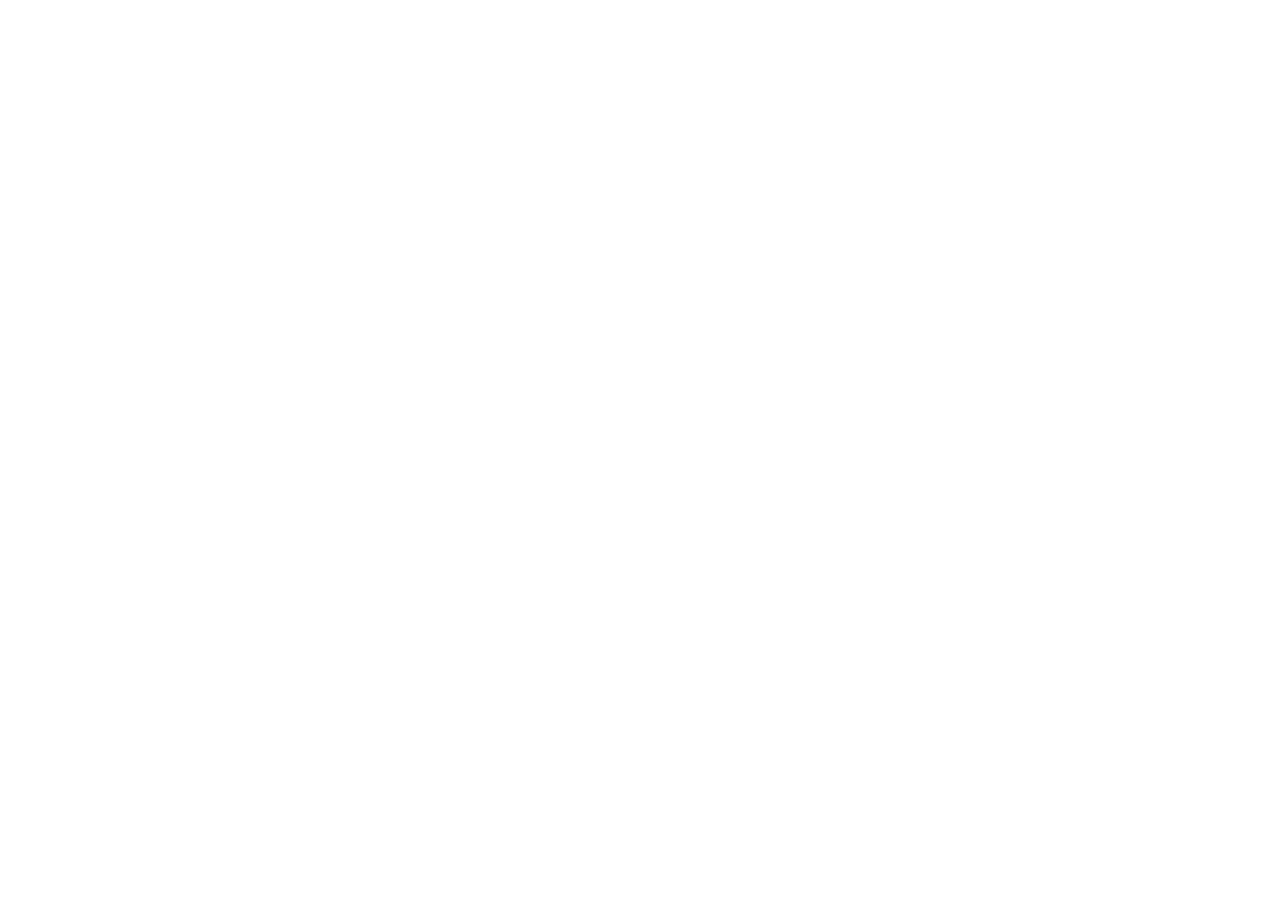
==== index.html @ 0ec6ef98 "Initial commit" ====
<!DOCTYPE html>
<html lang="en">
	<head>
		<meta charset="UTF-8" />
		<meta http-equiv="X-UA-Compatible" content="IE=edge" />
		<meta name="viewport" content="width=device-width, initial-scale=1.0" />
		<link rel="stylesheet" href="./css/main.min.css" />
		<title>Document</title>
	</head>
	<body></body>
</html>
---- css/main.min.css ----
html{line-height:1.15;-webkit-text-size-adjust:100%}body{margin:0}main{display:block}h1{font-size:2em;margin:0.67em 0}hr{-webkit-box-sizing:content-box;box-sizing:content-box;height:0;overflow:visible}pre{font-family:monospace, monospace;font-size:1em}a{background-color:transparent}abbr[title]{border-bottom:none;text-decoration:underline;-webkit-text-decoration:underline dotted;text-decoration:underline dotted}b,strong{font-weight:bolder}code,kbd,samp{font-family:monospace, monospace;font-size:1em}small{font-size:80%}sub,sup{font-size:75%;line-height:0;position:relative;vertical-align:baseline}sub{bottom:-0.25em}sup{top:-0.5em}img{border-style:none}button,input,optgroup,select,textarea{font-family:inherit;font-size:100%;line-height:1.15;margin:0}button,input{overflow:visible}button,select{text-transform:none}[type='button'],[type='reset'],[type='submit'],button{-webkit-appearance:button}[type='button']::-moz-focus-inner,[type='reset']::-moz-focus-inner,[type='submit']::-moz-focus-inner,button::-moz-focus-inner{border-style:none;padding:0}[type='button']:-moz-focusring,[type='reset']:-moz-focusring,[type='submit']:-moz-focusring,button:-moz-focusring{outline:1px dotted ButtonText}fieldset{padding:0.35em 0.75em 0.625em}legend{-webkit-box-sizing:border-box;box-sizing:border-box;color:inherit;display:table;max-width:100%;padding:0;white-space:normal}progress{vertical-align:baseline}textarea{overflow:auto}[type='checkbox'],[type='radio']{-webkit-box-sizing:border-box;box-sizing:border-box;padding:0}[type='number']::-webkit-inner-spin-button,[type='number']::-webkit-outer-spin-button{height:auto}[type='search']{-webkit-appearance:textfield;outline-offset:-2px}[type='search']::-webkit-search-decoration{-webkit-appearance:none}::-webkit-file-upload-button{-webkit-appearance:button;font:inherit}details{display:block}summary{display:list-item}template{display:none}[hidden]{display:none}html{height:100%;-webkit-box-sizing:border-box;box-sizing:border-box}*,*::before,*::after{-webkit-box-sizing:inherit;box-sizing:inherit;scroll-behavior:smooth}.visually-hidden{position:absolute;width:1px;height:1px;margin:-1px;border:0;padding:0;clip:rect(0 0 0 0);overflow:hidden}body{height:100%;display:-webkit-box;display:-ms-flexbox;display:flex;-webkit-box-orient:vertical;-webkit-box-direction:normal;-ms-flex-direction:column;flex-direction:column;font-family:'Arial', 'sans-serif';font-size:16px;line-height:1.5;margin:0;padding:0}img{max-width:100%;height:auto;vertical-align:middle}.main{-webkit-box-flex:1;-ms-flex-positive:1;flex-grow:1}.container{width:1240px;margin:0 auto;padding:0 20px}
/*# sourceMappingURL=main.min.css.map */
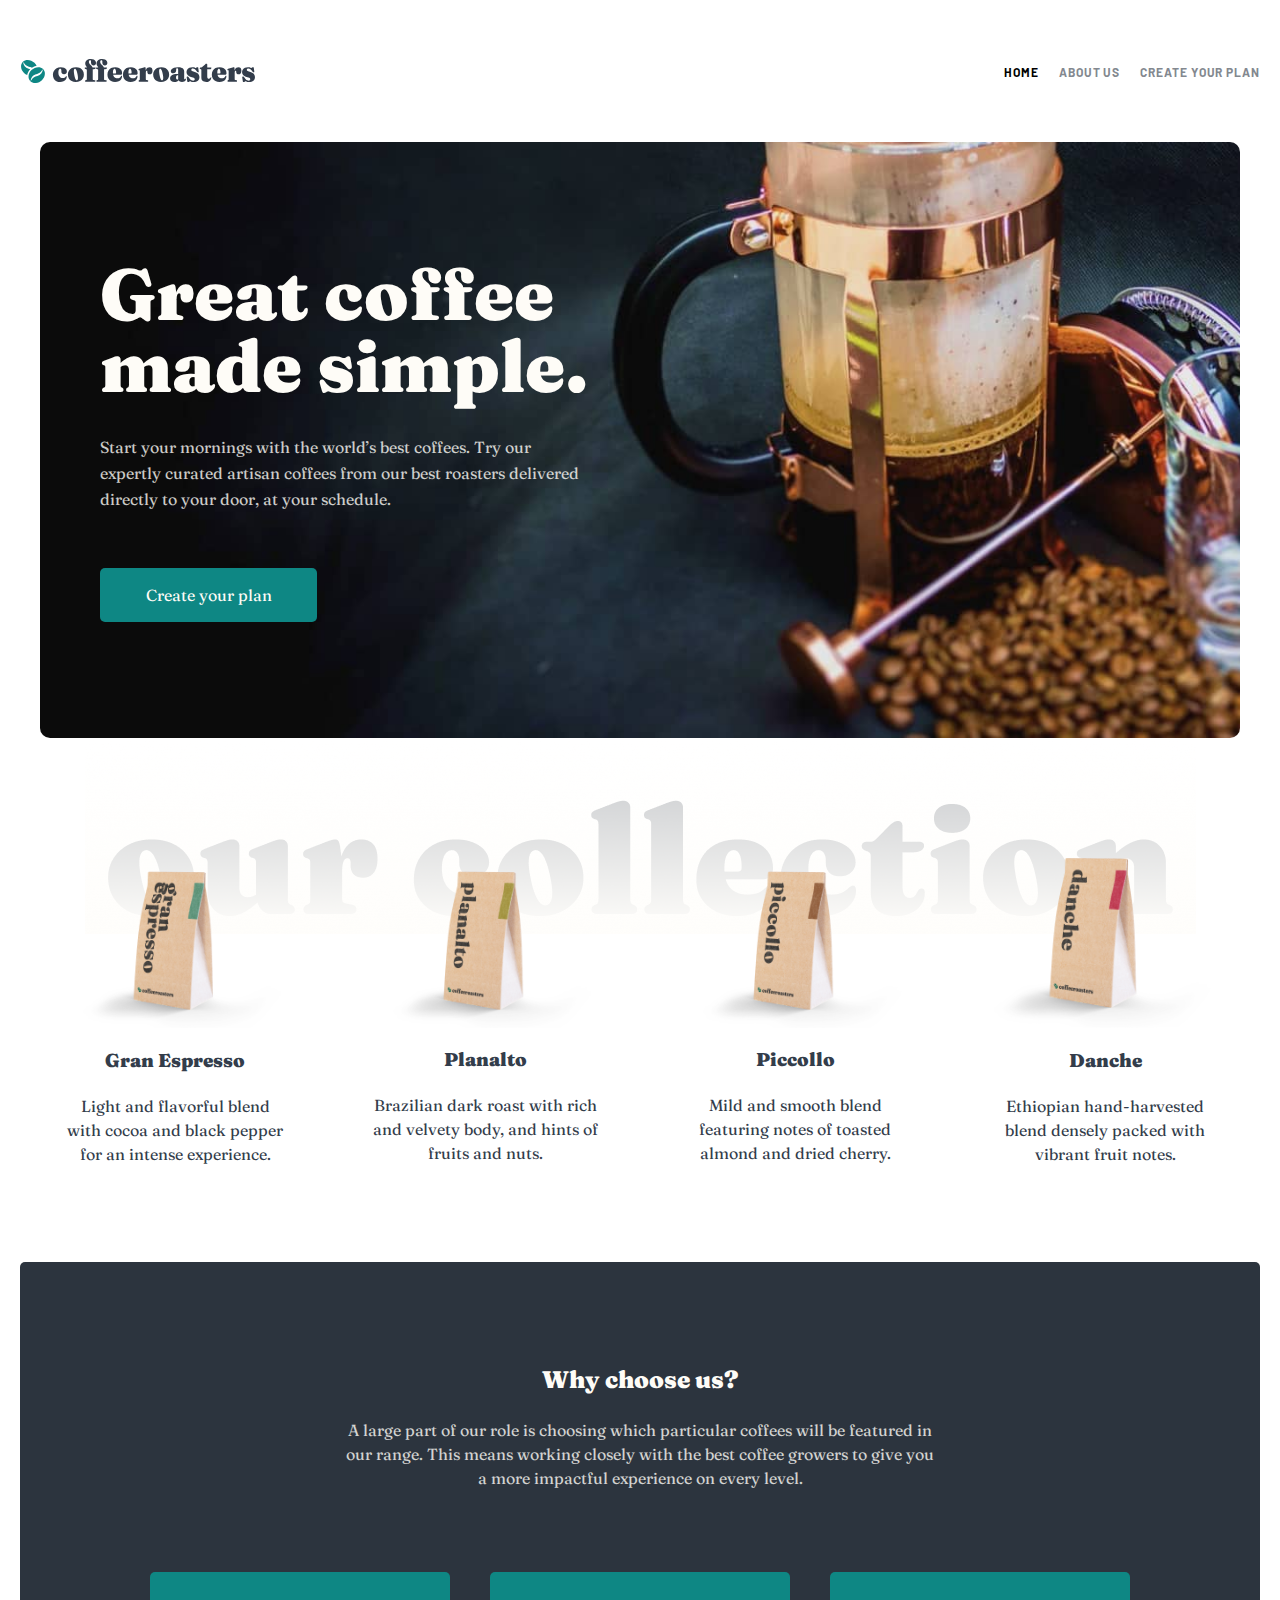
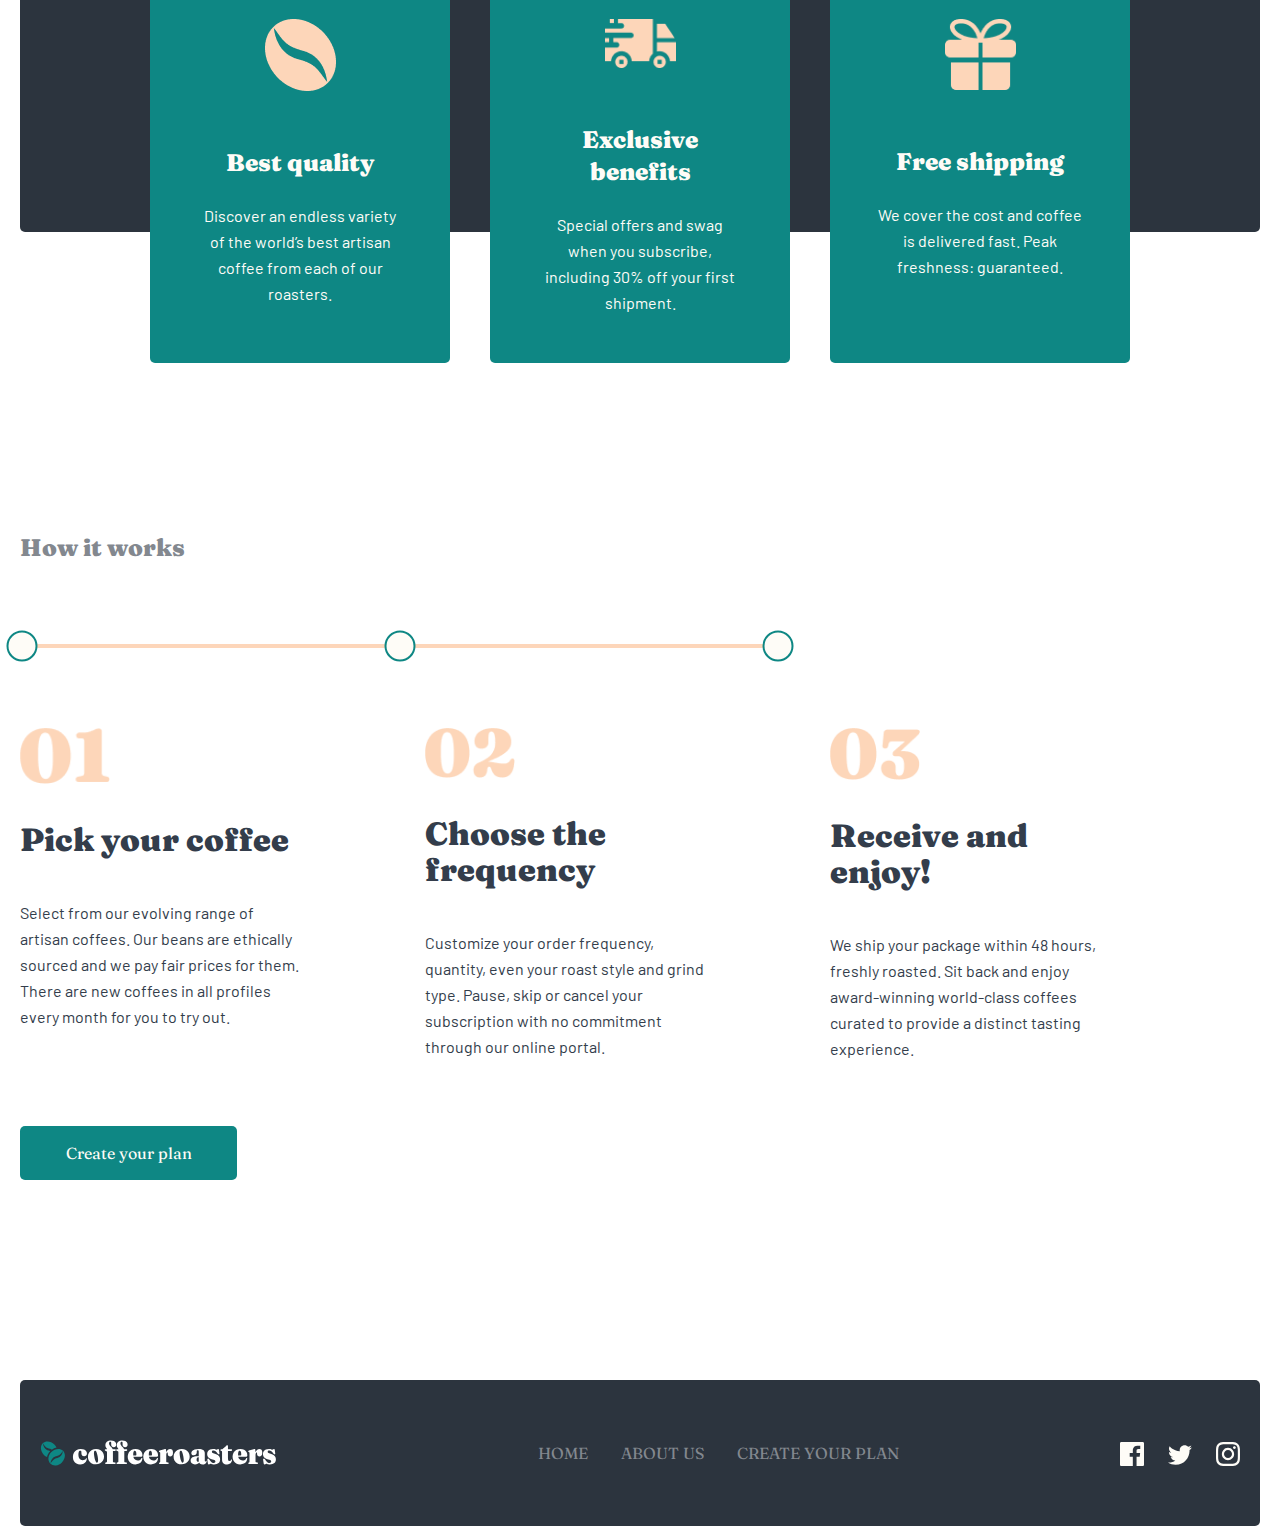
==== commit b32e2012: "cofemaket" ====
--- a/index.html
+++ b/index.html
@@ -4,8 +4,160 @@
 		<meta charset="UTF-8" />
 		<meta http-equiv="X-UA-Compatible" content="IE=edge" />
 		<meta name="viewport" content="width=device-width, initial-scale=1.0" />
-		<link rel="stylesheet" href="./css/main.min.css" />
-		<title>Document</title>
+		<link rel="stylesheet" href="./scss/main.css" />
+		<title>cofeeroster</title>
 	</head>
-	<body></body>
+	<body>
+    <!-- -------header---------- -->
+  <header class="header">
+    <div class="container">
+      <img src="./img/cofeeroster.svg" alt="cofelogo" width="236" height="26">
+      <nav class="nav">
+        <ul class="nav__list">
+          <li class="nav__item "><a class="nav__link active" href="./index.html">Home</a></li>
+          <li class="nav__item"><a class="nav__link" href="./about.html">ABOUT US</a> </li>
+          <li class="nav__item"><a class="nav__link" href="#">CREATE YOUR PLAN</a> </li>
+        </ul>
+      </nav>
+    </div>
+  </header>
+  <!-- -------main------------ -->
+  <main class="main">
+		<section class="hero">
+			<div class="salom">
+				<div class="container">
+					<div class="hero__info">
+						<h1 class="hero__heading">Great coffee made simple.</h1>
+						<p class="hero__paragraph">
+							Start your mornings with the world’s best coffees. Try
+							our expertly curated artisan coffees from our best
+							roasters delivered directly to your door, at your
+							schedule.
+						</p>
+						<a class="hero__link" href="#section">Create your plan</a>
+					</div>
+				</div>
+			</div>
+		</section>
+
+	  <!-- ------our colleaction----- -->
+    <section class="colleaction">
+      <div class="container">
+        <ul class="colleaction__list">
+          <li class="colleaction__item"><img src="./img/bag-1.png" alt="" width="255" height="193">
+            <h3>Gran Espresso</h3>
+            <p>Light and flavorful blend with cocoa and black pepper for an intense experience.</p>
+          </li>
+          <li class="colleaction__item"><img src="./img/bag-2.png" alt="" width="255" height="193">
+            <h3>Planalto</h3>
+            <p>Brazilian dark roast with rich and velvety body, and hints of fruits and nuts.</p>
+          </li>
+          <li class="colleaction__item"><img src="./img/bag-3.png" alt="" width="255" height="193">
+            <h3>Piccollo</h3>
+            <p>Mild and smooth blend featuring notes of toasted almond and dried cherry.</p>
+          </li>
+          <li class="colleaction__item"><img src="./img/bag-4.png" alt="" width="255" height="193">
+            <h3>Danche</h3>
+            <p>Ethiopian hand-harvested blend densely packed with vibrant fruit notes.</p>
+          </li>
+        </ul>
+      </div>
+    </section>
+    
+    <section class="choose">
+      <div class="container">
+        <div class="choose__why-choose">
+          <h2 class="choose__haeding">Why choose us?</h2>
+          <p class="choose__text">A large part of our role is choosing which particular coffees will be featured 
+            in our range. This means working closely with the best coffee growers to give 
+            you a more impactful experience on every level.</p>
+          </div>
+          
+          <ul class="choose__list">
+            <li class="choose__item">
+              <img class="choose__img" src="./img/cofee-shop.png" alt="code-shop" width="71" height="72">
+              <h3 class="choose__item-heading">Best quality</h3> 
+              <p class="choose__item-text">Discover an endless variety of the world’s best artisan coffee from each of our roasters.</p>         
+            </li>
+            <li class="choose__item">
+              <img class="choose__img" src="./img/shope-3.png" alt="code-shop" width="71" height="72">
+              <h3 class="choose__item-heading">Exclusive benefits</h3> 
+              <p class="choose__item-text">Special offers and swag when you subscribe, including 30% off your first shipment.</p>         
+            </li>
+            <li class="choose__item">
+              <img class="choose__img" src="./img/shop-2.png" alt="code-shop" width="71" height="72">
+              <h3 class="choose__item-heading">Free shipping</h3> 
+              <p class="choose__item-text">We cover the cost and coffee is delivered fast. Peak freshness: guaranteed.</p>         
+            </li>
+          </ul>
+        </div>
+      </section>
+      
+      <!-- How it works------ -->
+      <section class="works-section">
+        <div class="container">
+          <h3 class="how-it-works__heading">How it works</h3>
+          <div class="how-it-works__steps">
+            <span class="how-it-works__line">
+              <span class="how-it-works__sub-line"></span>
+            </span>
+          </div>
+          <ul class="how-it-works__list">
+            <li class="how-it-works__item">
+              <img class="how-it-works__img" src="./img/01.png" alt="o1" width="90" height="62">
+              <h3 class="how-it-works__heading-text">Pick your coffee</h3>
+              <p class="how-it-works__text">Select from our evolving range of artisan coffees. Our beans are ethically sourced and we pay fair prices for them. There are new coffees in all profiles every month for you to try out.</p>
+            </li>
+            <li class="how-it-works__item">
+              <img class="how-it-works__img" src="./img/02.png" alt="o2" width="90" height="62">
+              <h3 class="how-it-works__heading-text">Choose the frequency</h3>
+              <p class="how-it-works__text">Customize your order frequency, quantity, even your roast style and grind type. Pause, skip or cancel your subscription with no commitment through our online portal.</p>
+            </li>
+            <li class="how-it-works__item">
+              <img class="how-it-works__img" src="./img/03.png" alt="o3" width="90" height="62">
+              <h3 class="how-it-works__heading-text">Receive and enjoy!</h3>
+              <p class="how-it-works__text">We ship your package within 48 hours, freshly roasted. Sit back and enjoy award-winning world-class coffees curated to provide a distinct tasting experience.</p>
+            </li>
+          </ul>
+          
+          <a class="hero__link link" href="#section">Create your plan</a>
+        </div>
+        
+      </section>
+  </main>
+  <!-- -------footer----------- -->
+  <footer class="footer">
+    <div class="container">
+      <a class="header__link" href="#">
+        <img class="header__logo" src="./img/footer-logo.svg" alt="Site logo" width="236" height="26">
+      </a>
+      
+      <nav class="header__navigator">                                                                       
+        <ul class="header__list">
+          <li class="header__item">
+            <a class="footer__inner-link header__inner-link " href="#">HOME</a>
+          </li>
+          <li class="header__item">
+            <a class="footer__inner-link header__inner-link" href="#">ABOUT US</a>
+          </li>
+          <li class="header__item">
+            <a class="footer__inner-link header__inner-link" href="#">Create your plan</a>
+          </li>
+        </ul>
+      </nav>
+      
+      <ul class="footer__media-list">
+        <li class="footer__media-item">
+          <img class="footer__media-image" src="./img/fethbook.svg" alt="" width="24" height="24">
+        </li>
+        <li class="footer__media-item">
+          <img class="footer__media-image" src="./img/tweter.svg" alt="" width="24" height="24">
+        </li>
+        <li class="footer__media-item">
+          <img class="footer__media-image" src="./img/instagram.svg" alt="" width="24" height="24">
+        </li>
+      </ul>
+    </div>
+  </footer>
+	</body>
 </html>
--- a/scss/main.css
+++ b/scss/main.css
@@ -0,0 +1,719 @@
+@font-face {
+  font-family: 'Fraunces';
+  font-style: normal;
+  font-weight: 400;
+  src: url("../font/fraunces-v10-latin-regular.woff2") format("woff2"), url("../font/fraunces-v10-latin-regular.woff") format("woff");
+}
+
+@font-face {
+  font-family: 'Fraunces';
+  font-style: normal;
+  font-weight: 900;
+  src: url("../font/fraunces-v10-latin-900.woff2") format("woff2"), url("../font/fraunces-v10-latin-900.woff") format("woff");
+}
+
+/* barlow-regular - latin */
+@font-face {
+  font-family: 'Barlow';
+  font-style: normal;
+  font-weight: 400;
+  src: local(""), url("../font/barlow-v5-latin-regular.woff2") format("woff2"), url("../font/barlow-v5-latin-regular.woff") format("woff");
+  /* Chrome 6+, Firefox 3.6+, IE 9+, Safari 5.1+ */
+}
+
+/* barlow-700 - latin */
+@font-face {
+  font-family: 'Barlow';
+  font-style: normal;
+  font-weight: 700;
+  src: local(""), url("../font/barlow-v5-latin-700.woff2") format("woff2"), url("../font/barlow-v5-latin-700.woff") format("woff");
+  /* Chrome 6+, Firefox 3.6+, IE 9+, Safari 5.1+ */
+}
+
+/* barlow-700italic - latin */
+@font-face {
+  font-family: 'Barlow';
+  font-style: italic;
+  font-weight: 700;
+  src: local(""), url("../font/barlow-v5-latin-700italic.woff2") format("woff2"), url("../font/barlow-v5-latin-700italic.woff") format("woff");
+  /* Chrome 6+, Firefox 3.6+, IE 9+, Safari 5.1+ */
+}
+
+/* normalize.css v8.0.1 | MIT License | github.com/necolas/normalize.css */
+html {
+  line-height: 1.15;
+  -webkit-text-size-adjust: 100%;
+}
+
+body {
+  margin: 0;
+}
+
+main {
+  display: block;
+}
+
+h1 {
+  font-size: 2em;
+  margin: 0.67em 0;
+}
+
+hr {
+  -webkit-box-sizing: content-box;
+          box-sizing: content-box;
+  height: 0;
+  overflow: visible;
+}
+
+pre {
+  font-family: monospace, monospace;
+  font-size: 1em;
+}
+
+a {
+  background-color: transparent;
+}
+
+abbr[title] {
+  border-bottom: none;
+  text-decoration: underline;
+  -webkit-text-decoration: underline dotted;
+          text-decoration: underline dotted;
+}
+
+b,
+strong {
+  font-weight: bolder;
+}
+
+code,
+kbd,
+samp {
+  font-family: monospace, monospace;
+  font-size: 1em;
+}
+
+small {
+  font-size: 80%;
+}
+
+sub,
+sup {
+  font-size: 75%;
+  line-height: 0;
+  position: relative;
+  vertical-align: baseline;
+}
+
+sub {
+  bottom: -0.25em;
+}
+
+sup {
+  top: -0.5em;
+}
+
+img {
+  border-style: none;
+}
+
+button,
+input,
+optgroup,
+select,
+textarea {
+  font-family: inherit;
+  font-size: 100%;
+  line-height: 1.15;
+  margin: 0;
+}
+
+button,
+input {
+  overflow: visible;
+}
+
+button,
+select {
+  text-transform: none;
+}
+
+[type='button'],
+[type='reset'],
+[type='submit'],
+button {
+  -webkit-appearance: button;
+}
+
+[type='button']::-moz-focus-inner,
+[type='reset']::-moz-focus-inner,
+[type='submit']::-moz-focus-inner,
+button::-moz-focus-inner {
+  border-style: none;
+  padding: 0;
+}
+
+[type='button']:-moz-focusring,
+[type='reset']:-moz-focusring,
+[type='submit']:-moz-focusring,
+button:-moz-focusring {
+  outline: 1px dotted ButtonText;
+}
+
+fieldset {
+  padding: 0.35em 0.75em 0.625em;
+}
+
+legend {
+  -webkit-box-sizing: border-box;
+          box-sizing: border-box;
+  color: inherit;
+  display: table;
+  max-width: 100%;
+  padding: 0;
+  white-space: normal;
+}
+
+progress {
+  vertical-align: baseline;
+}
+
+textarea {
+  overflow: auto;
+}
+
+[type='checkbox'],
+[type='radio'] {
+  -webkit-box-sizing: border-box;
+          box-sizing: border-box;
+  padding: 0;
+}
+
+[type='number']::-webkit-inner-spin-button,
+[type='number']::-webkit-outer-spin-button {
+  height: auto;
+}
+
+[type='search'] {
+  -webkit-appearance: textfield;
+  outline-offset: -2px;
+}
+
+[type='search']::-webkit-search-decoration {
+  -webkit-appearance: none;
+}
+
+::-webkit-file-upload-button {
+  -webkit-appearance: button;
+  font: inherit;
+}
+
+details {
+  display: block;
+}
+
+summary {
+  display: list-item;
+}
+
+template {
+  display: none;
+}
+
+[hidden] {
+  display: none;
+}
+
+::-moz-selection {
+  color: wheat;
+  background-color: black;
+}
+
+::selection {
+  color: wheat;
+  background-color: black;
+}
+
+html {
+  height: 100%;
+  -webkit-box-sizing: border-box;
+          box-sizing: border-box;
+}
+
+*,
+*::before,
+*::after {
+  -webkit-box-sizing: inherit;
+          box-sizing: inherit;
+  scroll-behavior: smooth;
+}
+
+.visually-hidden {
+  position: absolute;
+  width: 1px;
+  height: 1px;
+  margin: -1px;
+  border: 0;
+  padding: 0;
+  clip: rect(0 0 0 0);
+  overflow: hidden;
+}
+
+body {
+  height: 100%;
+  display: -webkit-box;
+  display: -ms-flexbox;
+  display: flex;
+  -webkit-box-orient: vertical;
+  -webkit-box-direction: normal;
+      -ms-flex-direction: column;
+          flex-direction: column;
+  font-family: 'Fraunces',  'Barlow';
+  font-size: 16px;
+  line-height: 1.5;
+  margin: 0;
+  padding: 0;
+}
+
+img {
+  max-width: 100%;
+  height: auto;
+  vertical-align: middle;
+}
+
+.main {
+  -webkit-box-flex: 1;
+      -ms-flex-positive: 1;
+          flex-grow: 1;
+}
+
+.container {
+  width: 100%;
+  max-width: 1320px;
+  margin: 0 auto;
+  padding: 0 20px;
+}
+
+/* ----header---- */
+.header .container {
+  display: -webkit-box;
+  display: -ms-flexbox;
+  display: flex;
+  -webkit-box-pack: justify;
+      -ms-flex-pack: justify;
+          justify-content: space-between;
+  -webkit-box-align: center;
+      -ms-flex-align: center;
+          align-items: center;
+  padding: 43px 20px;
+}
+
+.nav {
+  margin: 0px;
+}
+
+.nav__list {
+  display: -webkit-box;
+  display: -ms-flexbox;
+  display: flex;
+  list-style: none;
+  padding: 0px;
+}
+
+.nav__item + .nav__item {
+  padding-left: 20px;
+}
+
+.nav__item .active {
+  color: black;
+}
+
+.nav__link {
+  height: 15px;
+  color: #83888F;
+  text-decoration: none;
+  text-transform: uppercase;
+  font-family: 'Barlow';
+  font-size: 12px;
+  font-weight: bold;
+  letter-spacing: 0.923077px;
+}
+
+/* -----hero---- */
+.hero {
+  padding: 0px 20px;
+}
+
+.hero .container {
+  padding-top: 116px;
+  padding-bottom: 116px;
+  padding-left: 60px;
+  background-image: url("../img/banner..jpg");
+  border-radius: 10px;
+  background-repeat: no-repeat;
+  background-position: center;
+  background-size: cover;
+}
+
+.hero__info {
+  width: 100%;
+  max-width: 493px;
+}
+
+.hero__heading {
+  margin-top: 0;
+  margin-bottom: 32px;
+  font-weight: 900;
+  font-size: 72px;
+  line-height: 72px;
+  color: #fefcf7;
+}
+
+.hero__paragraph {
+  margin-top: 0;
+  margin-bottom: 56px;
+  line-height: 26px;
+  color: #fefcf7;
+  opacity: 0.8;
+}
+
+.hero__link {
+  width: 100%;
+  max-width: 217px;
+  display: block;
+  padding: 15px;
+  text-align: center;
+  color: #fefcf7;
+  background-color: #0e8784;
+  border-radius: 5px;
+  text-decoration: none;
+}
+
+/* -----collection----- */
+.colleaction .container {
+  background-image: url("../img/our collection.png");
+  border-radius: 10px;
+  background-repeat: no-repeat;
+  background-position: top 0 center;
+  padding-bottom: 200px;
+}
+
+.colleaction__item {
+  list-style: none;
+  width: 225px;
+  text-align: center;
+  color: #333D4B;
+}
+
+.colleaction__list {
+  position: relative;
+  z-index: 1;
+  top: 120px;
+  display: -webkit-box;
+  display: -ms-flexbox;
+  display: flex;
+  -ms-flex-pack: distribute;
+      justify-content: space-around;
+  padding-left: 0;
+  margin: 0px;
+}
+
+/* ------choose---- */
+.choose {
+  width: 100%;
+  max-width: 1320px;
+  padding: 0px 20px;
+  margin: 0 auto;
+}
+
+.choose .container {
+  background-color: #2C343E;
+  border-radius: 5px;
+  height: 570px;
+  margin-bottom: 300px;
+  padding: 0px;
+}
+
+.choose__why-choose {
+  text-align: center;
+  width: 100%;
+  max-width: 590px;
+  margin: 0 auto;
+  color: #FEFCF7;
+  font-size: 16px;
+  padding-top: 100px;
+  padding-bottom: 86px;
+}
+
+.choose__haeding {
+  margin-top: 0%;
+}
+
+.choose__text {
+  opacity: 0.8;
+  margin-top: 0%;
+}
+
+.choose__list {
+  display: -webkit-box;
+  display: -ms-flexbox;
+  display: flex;
+  list-style: none;
+  -webkit-box-pack: center;
+      -ms-flex-pack: center;
+          justify-content: center;
+  padding: 0%;
+}
+
+.choose__item {
+  position: relative;
+  z-index: 1;
+  top: -36px;
+  width: 300px;
+  text-align: center;
+  padding: 47px;
+  background-color: #0E8784;
+  border-radius: 5px;
+}
+
+.choose__item + .choose__item {
+  margin-left: 40px;
+}
+
+.choose__img {
+  margin-bottom: 56px;
+}
+
+.choose__item-heading {
+  margin-top: 0%;
+  font-family: "Fraunces " 9pt;
+  font-style: normal;
+  font-weight: 900;
+  font-size: 24px;
+  line-height: 32px;
+  text-align: center;
+  color: #FEFCF7;
+}
+
+.choose__item-text {
+  margin: 0px;
+  font-family: 'Barlow';
+  font-style: normal;
+  font-weight: normal;
+  font-size: 16px;
+  line-height: 26px;
+  text-align: center;
+  color: #FEFCF7;
+}
+
+/* How it works-------- */
+.how-it-works__heading {
+  font-weight: 900;
+  font-size: 24px;
+  line-height: 32px;
+  color: #83888F;
+  margin-bottom: 80px;
+  margin-top: 0px;
+}
+
+.how-it-works__steps {
+  margin-bottom: 80px;
+}
+
+.how-it-works__line {
+  width: 100%;
+  max-width: 760px;
+  position: relative;
+  display: block;
+  /* height: 1px; */
+  background-color: #FDD6BA;
+  border: 2px solid #FDD6BA;
+}
+
+.how-it-works__line::before {
+  content: "";
+  position: absolute;
+  display: block;
+  width: 31px;
+  height: 31px;
+  background: #FEFCF7;
+  border: 2px solid #0E8784;
+  border-radius: 50%;
+  -webkit-transform: translate(-50%, -50%);
+          transform: translate(-50%, -50%);
+}
+
+.how-it-works__line::after {
+  content: "";
+  position: absolute;
+  display: block;
+  width: 31px;
+  height: 31px;
+  background: #FEFCF7;
+  border: 2px solid #0E8784;
+  border-radius: 50%;
+  right: 0;
+  top: 0;
+  -webkit-transform: translate(50%, -50%);
+          transform: translate(50%, -50%);
+}
+
+.how-it-works__sub-line::before {
+  content: "";
+  position: absolute;
+  display: block;
+  width: 31px;
+  height: 31px;
+  background: #FEFCF7;
+  border: 2px solid #0E8784;
+  border-radius: 50%;
+  right: 50%;
+  top: 0;
+  -webkit-transform: translate(50%, -50%);
+          transform: translate(50%, -50%);
+}
+
+/* -----raqam---- */
+.how-it-works__list {
+  display: -webkit-box;
+  display: -ms-flexbox;
+  display: flex;
+  list-style: none;
+  padding-left: 0px;
+  margin: 0px;
+  margin-bottom: 64px;
+}
+
+.how-it-works__item {
+  width: 280px;
+}
+
+.how-it-works__item + .how-it-works__item {
+  margin-left: 125px;
+}
+
+.how-it-works__img {
+  margin-bottom: 38px;
+}
+
+.how-it-works__heading-text {
+  margin-bottom: 42px;
+  margin-top: 0px;
+  font-family: 'Fraunces' 9pt;
+  font-style: normal;
+  font-weight: 900;
+  font-size: 32px;
+  line-height: 36px;
+  color: #333D4B;
+}
+
+.how-it-works__text {
+  margin-top: 0px;
+  margin-bottom: 0px;
+  font-family: 'Barlow';
+  font-style: normal;
+  font-weight: normal;
+  font-size: 16px;
+  line-height: 26px;
+  color: #333D4B;
+}
+
+.hero__link.link {
+  margin-bottom: 200px;
+}
+
+/* --------------about-us---------- */
+.hero-about .container {
+  background-image: url("../img/banner-about.jpg");
+  border-radius: 10px;
+  background-repeat: no-repeat;
+  background-position: center;
+  background-size: cover;
+  padding: 0px;
+}
+
+.hero-about__inner {
+  max-width: 565px;
+  padding: 65px 85px;
+  color: #f7f7f7;
+}
+
+.salom {
+  width: 100%;
+  max-width: 1320px;
+  padding: 0px 20px;
+  margin: 0 auto;
+}
+
+/* footer  */
+.header__list {
+  list-style: none;
+  display: -webkit-box;
+  display: -ms-flexbox;
+  display: flex;
+}
+
+.header__item + .header__item {
+  margin-left: 33px;
+}
+
+.footer__inner-link.header__inner-link {
+  text-decoration: none;
+  text-transform: uppercase;
+}
+
+.footer__inner-link .active {
+  color: #FEFCF7;
+}
+
+.footer {
+  width: 100%;
+  max-width: 1320px;
+  padding: 0px 20px;
+  margin: 0 auto;
+}
+
+.footer .container {
+  max-width: 1280px;
+  background-color: #2C343E;
+  border-radius: 5px;
+  display: -webkit-box;
+  display: -ms-flexbox;
+  display: flex;
+  -webkit-box-align: center;
+      -ms-flex-align: center;
+          align-items: center;
+  -webkit-box-pack: justify;
+      -ms-flex-pack: justify;
+          justify-content: space-between;
+  padding: 45px 20px;
+}
+
+.footer__media-list {
+  margin: 0;
+  padding: 0;
+  list-style-type: none;
+  display: -webkit-box;
+  display: -ms-flexbox;
+  display: flex;
+  -webkit-box-align: center;
+      -ms-flex-align: center;
+          align-items: center;
+}
+
+.footer__media-item:nth-child(2n) {
+  margin: 0 24px;
+}
+
+.footer__inner-link {
+  color: #83888F;
+}
+
+.footer__inner-link:hover {
+  color: #FEFCF7;
+}
+
+.footer__inner-link .header__inner-link {
+  color: #FEFCF7;
+}
+/*# sourceMappingURL=main.css.map */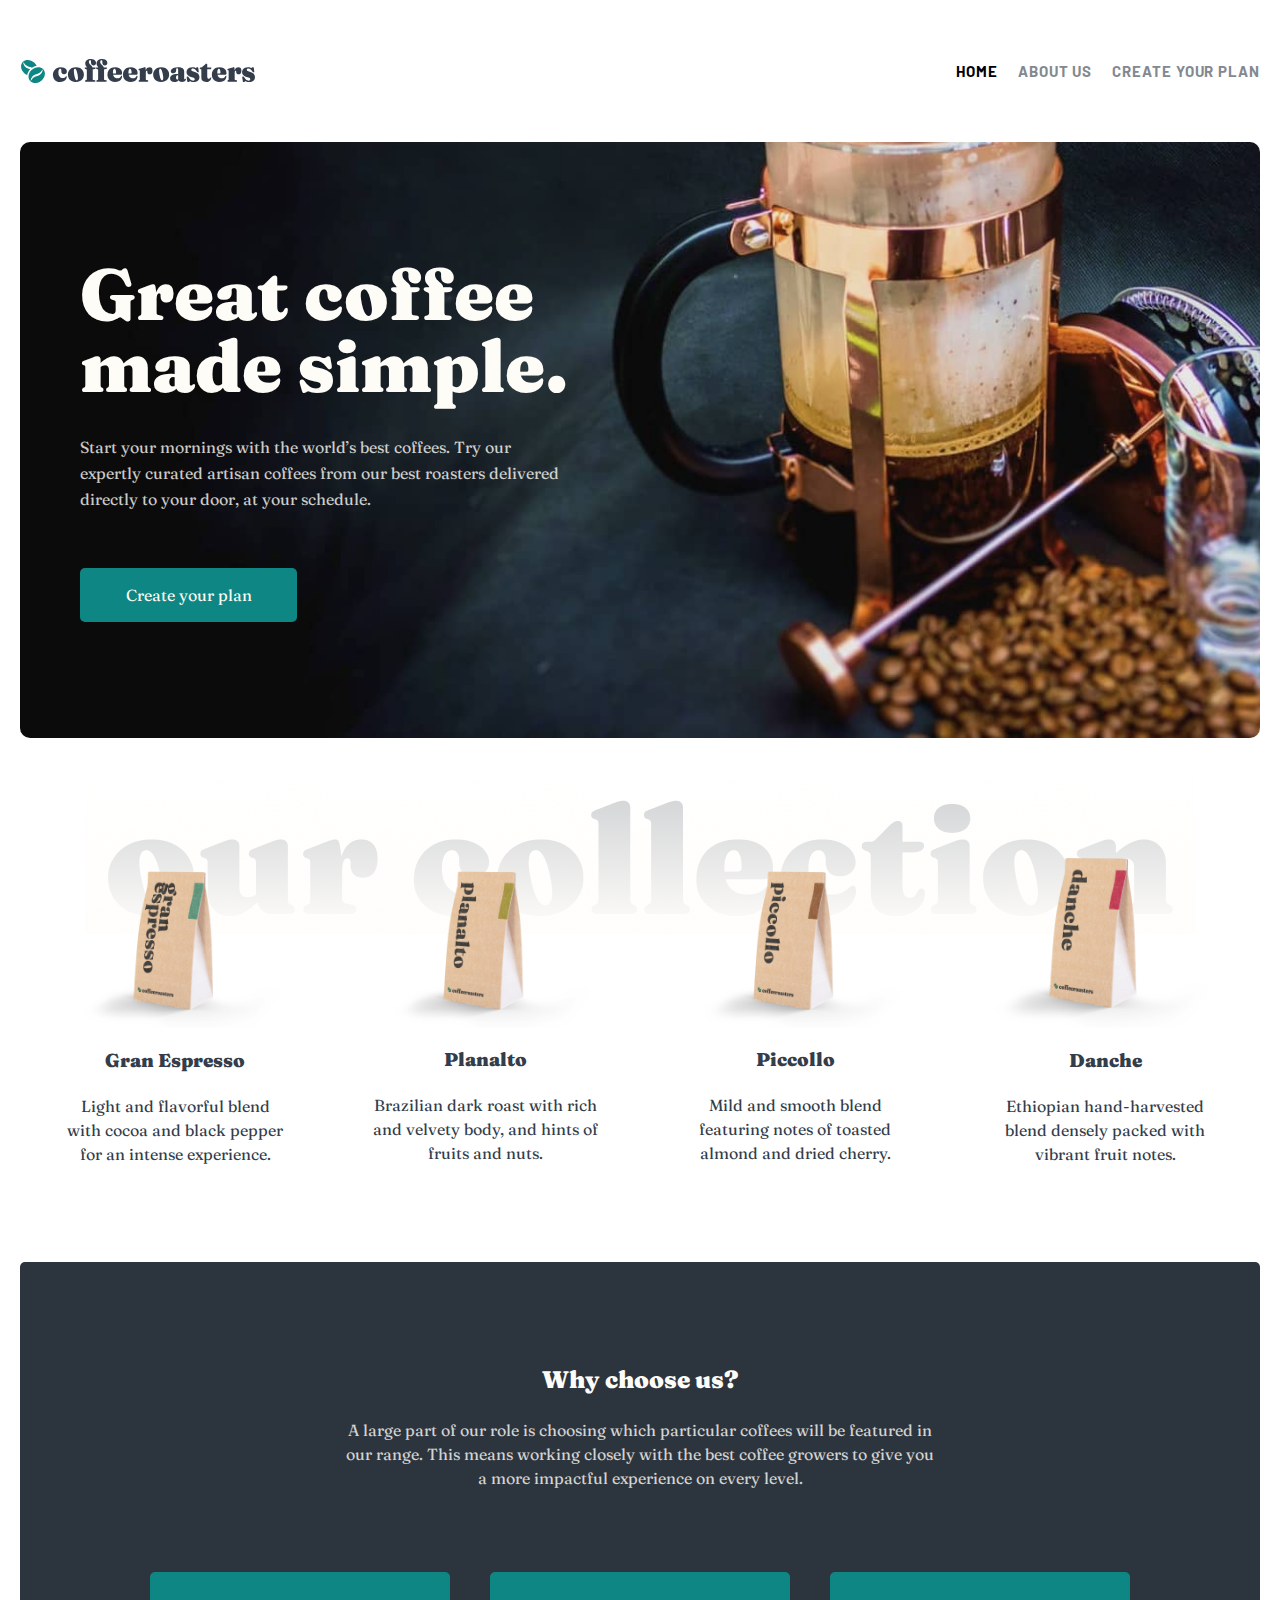
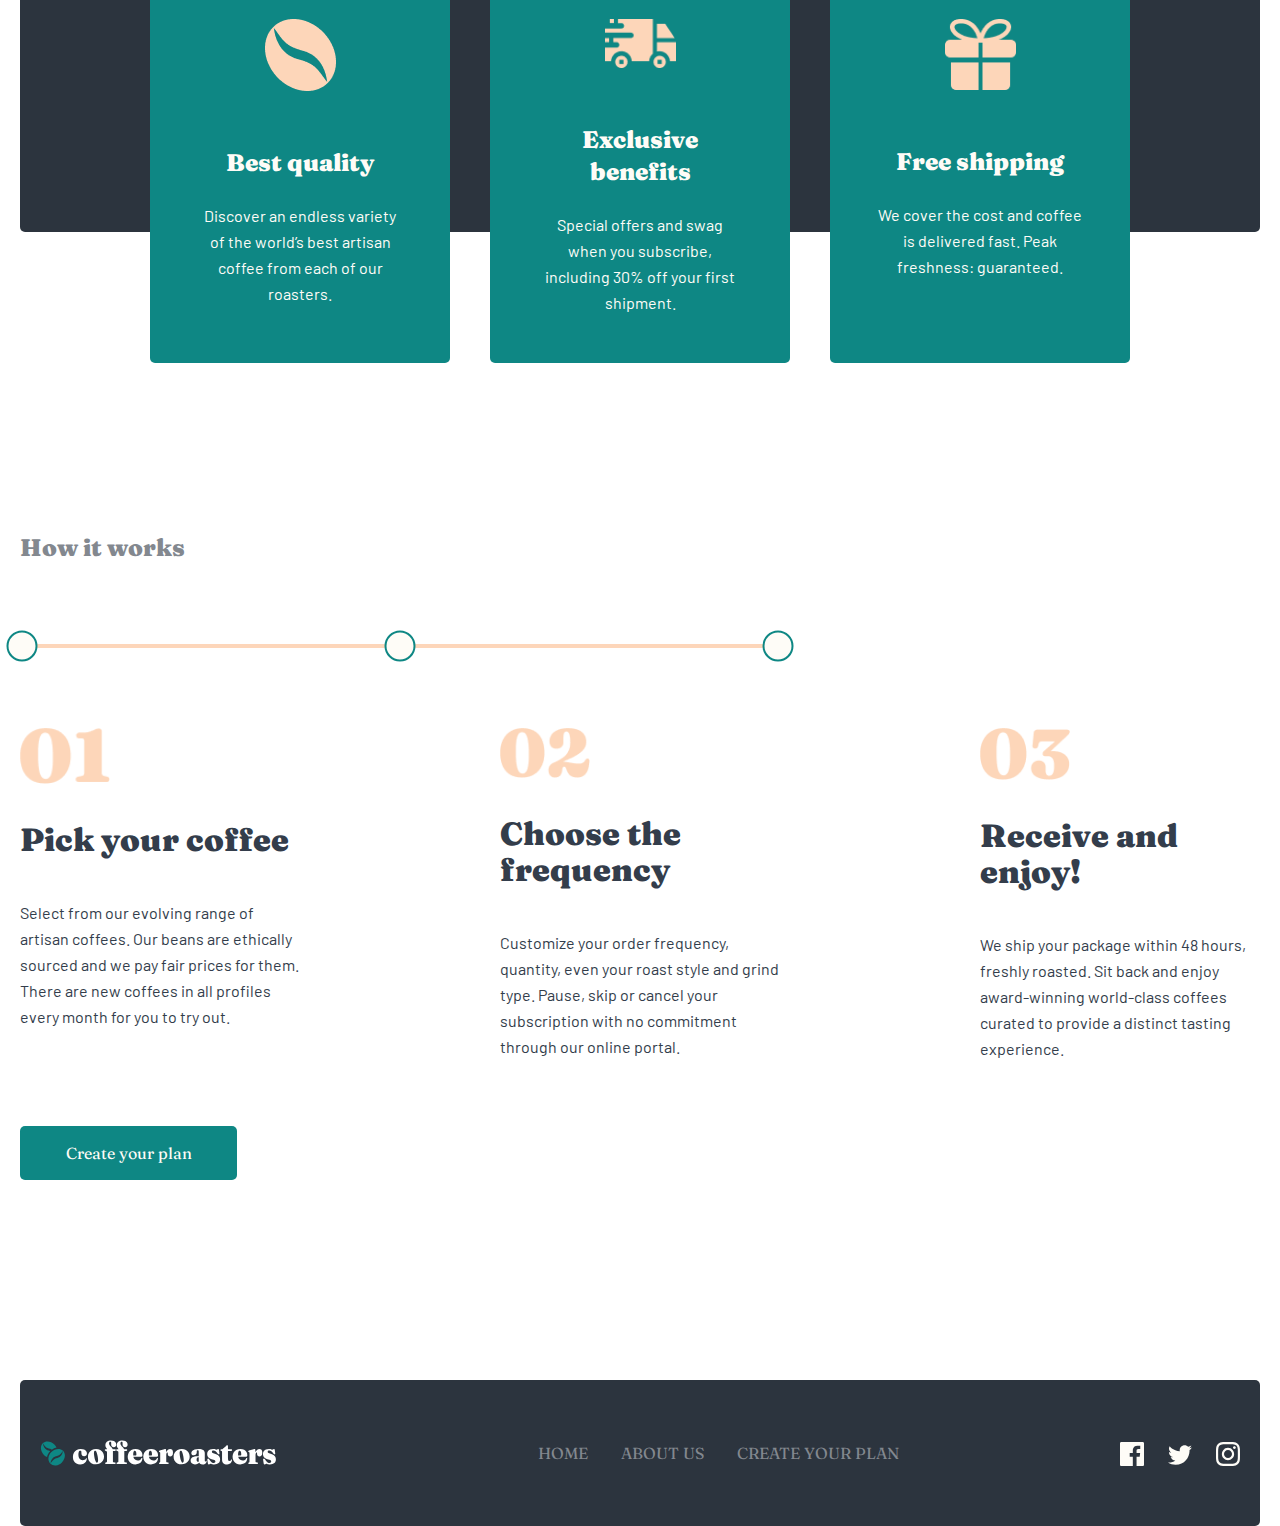
==== commit 64411081: "Add responsev" ====
--- a/index.html
+++ b/index.html
@@ -1,14 +1,14 @@
 <!DOCTYPE html>
 <html lang="en">
-	<head>
-		<meta charset="UTF-8" />
-		<meta http-equiv="X-UA-Compatible" content="IE=edge" />
-		<meta name="viewport" content="width=device-width, initial-scale=1.0" />
-		<link rel="stylesheet" href="./scss/main.css" />
-		<title>cofeeroster</title>
-	</head>
-	<body>
-    <!-- -------header---------- -->
+<head>
+  <meta charset="UTF-8" />
+  <meta http-equiv="X-UA-Compatible" content="IE=edge" />
+  <meta name="viewport" content="width=device-width, initial-scale=1.0" />
+  <link rel="stylesheet" href="./css/main.min.css" />
+  <title>cofeeroster</title>
+</head>
+<body>
+  <!-- -------header---------- -->
   <header class="header">
     <div class="container">
       <img src="./img/cofeeroster.svg" alt="cofelogo" width="236" height="26">
@@ -16,49 +16,78 @@
         <ul class="nav__list">
           <li class="nav__item "><a class="nav__link active" href="./index.html">Home</a></li>
           <li class="nav__item"><a class="nav__link" href="./about.html">ABOUT US</a> </li>
-          <li class="nav__item"><a class="nav__link" href="#">CREATE YOUR PLAN</a> </li>
+          <li class="nav__item"><a class="nav__link" href="./next-pj.html">CREATE YOUR PLAN</a> </li>
         </ul>
       </nav>
+      
+      <button class="hamburger">
+        <img
+        class="hamburger__menu"
+        src="./img/icon-hamburger.svg"
+        alt="Hamburger menu"
+        width="16"
+        height="16"
+        />
+        <img
+        class="hamburger__exit"
+        src="./img/icon-exit.svg"
+        alt="Hamburger exit"
+        width="16"
+        height="16"
+        />
+      </button>
     </div>
   </header>
   <!-- -------main------------ -->
   <main class="main">
-		<section class="hero">
-			<div class="salom">
-				<div class="container">
-					<div class="hero__info">
-						<h1 class="hero__heading">Great coffee made simple.</h1>
-						<p class="hero__paragraph">
-							Start your mornings with the world’s best coffees. Try
-							our expertly curated artisan coffees from our best
-							roasters delivered directly to your door, at your
-							schedule.
-						</p>
-						<a class="hero__link" href="#section">Create your plan</a>
-					</div>
-				</div>
-			</div>
-		</section>
-
-	  <!-- ------our colleaction----- -->
+    <section class="hero">
+      <div class="salom">
+        <div class="container">
+          <div class="hero__info">
+            <h1 class="hero__heading">Great coffee made simple.</h1>
+            <p class="hero__paragraph">
+              Start your mornings with the world’s best coffees. Try
+              our expertly curated artisan coffees from our best
+              roasters delivered directly to your door, at your
+              schedule.
+            </p>
+            <a class="hero__link" href="#section">Create your plan</a>
+          </div>
+        </div>
+      </div>
+    </section>
+    
+    <!-- ------our colleaction----- -->
     <section class="colleaction">
       <div class="container">
         <ul class="colleaction__list">
-          <li class="colleaction__item"><img src="./img/bag-1.png" alt="" width="255" height="193">
-            <h3>Gran Espresso</h3>
-            <p>Light and flavorful blend with cocoa and black pepper for an intense experience.</p>
+          <li class="colleaction__item">
+            <img src="./img/bag-1.png" alt="" width="255" height="193">
+            <div class="colleaction__text">
+              <h3>Gran Espresso</h3>
+              <p>Light and flavorful blend with cocoa and black pepper for an intense experience.</p>
+            </div>
           </li>
-          <li class="colleaction__item"><img src="./img/bag-2.png" alt="" width="255" height="193">
-            <h3>Planalto</h3>
-            <p>Brazilian dark roast with rich and velvety body, and hints of fruits and nuts.</p>
+          <li class="colleaction__item">
+            <img src="./img/bag-2.png" alt="" width="255" height="193">
+            <div class="colleaction__text">
+              <h3>Planalto</h3>
+              <p>Brazilian dark roast with rich and velvety body, and hints of fruits and nuts.</p>
+            </div>
           </li>
-          <li class="colleaction__item"><img src="./img/bag-3.png" alt="" width="255" height="193">
-            <h3>Piccollo</h3>
-            <p>Mild and smooth blend featuring notes of toasted almond and dried cherry.</p>
+          <li class="colleaction__item">
+            <img src="./img/bag-3.png" alt="" width="255" height="193">
+            <div class="colleaction__text">
+              <h3>Piccollo</h3>
+              <p>Mild and smooth blend featuring notes of toasted almond and dried cherry.</p>
+            </div>
           </li>
-          <li class="colleaction__item"><img src="./img/bag-4.png" alt="" width="255" height="193">
-            <h3>Danche</h3>
-            <p>Ethiopian hand-harvested blend densely packed with vibrant fruit notes.</p>
+          <li class="colleaction__item">
+            <img src="./img/bag-4.png" alt="" width="255" height="193">
+            <div class="colleaction__text">
+              <h3>Danche</h3>
+              <p>Ethiopian hand-harvested blend densely packed with vibrant fruit notes.</p>
+            </div>
           </li>
         </ul>
       </div>
@@ -76,18 +105,24 @@
           <ul class="choose__list">
             <li class="choose__item">
               <img class="choose__img" src="./img/cofee-shop.png" alt="code-shop" width="71" height="72">
-              <h3 class="choose__item-heading">Best quality</h3> 
-              <p class="choose__item-text">Discover an endless variety of the world’s best artisan coffee from each of our roasters.</p>         
+              <div class="choose__text-bag">
+                <h3 class="choose__item-heading">Best quality</h3> 
+                <p class="choose__item-text">Discover an endless variety of the world’s best artisan coffee from each of our roasters.</p>         
+              </div>
             </li>
             <li class="choose__item">
               <img class="choose__img" src="./img/shope-3.png" alt="code-shop" width="71" height="72">
-              <h3 class="choose__item-heading">Exclusive benefits</h3> 
-              <p class="choose__item-text">Special offers and swag when you subscribe, including 30% off your first shipment.</p>         
+              <div class="choose__text-bag">
+                <h3 class="choose__item-heading">Exclusive benefits</h3> 
+                <p class="choose__item-text">Special offers and swag when you subscribe, including 30% off your first shipment.</p>         
+              </div>
             </li>
             <li class="choose__item">
               <img class="choose__img" src="./img/shop-2.png" alt="code-shop" width="71" height="72">
-              <h3 class="choose__item-heading">Free shipping</h3> 
-              <p class="choose__item-text">We cover the cost and coffee is delivered fast. Peak freshness: guaranteed.</p>         
+              <div class="choose__text-bag">
+                <h3 class="choose__item-heading">Free shipping</h3> 
+                <p class="choose__item-text">We cover the cost and coffee is delivered fast. Peak freshness: guaranteed.</p>         
+              </div>
             </li>
           </ul>
         </div>
@@ -124,40 +159,41 @@
         </div>
         
       </section>
-  </main>
-  <!-- -------footer----------- -->
-  <footer class="footer">
-    <div class="container">
-      <a class="header__link" href="#">
-        <img class="header__logo" src="./img/footer-logo.svg" alt="Site logo" width="236" height="26">
-      </a>
-      
-      <nav class="header__navigator">                                                                       
-        <ul class="header__list">
-          <li class="header__item">
-            <a class="footer__inner-link header__inner-link " href="#">HOME</a>
+    </main>
+    <!-- -------footer----------- -->
+    <footer class="footer">
+      <div class="container">
+        <a class="header__link" href="#">
+          <img class="header__logo" src="./img/footer-logo.svg" alt="Site logo" width="236" height="26">
+        </a>
+        
+        <nav class="header__navigator">                                                                       
+          <ul class="header__list">
+            <li class="header__item">
+              <a class="footer__inner-link header__inner-link " href="#">HOME</a>
+            </li>
+            <li class="header__item">
+              <a class="footer__inner-link header__inner-link" href="#">ABOUT US</a>
+            </li>
+            <li class="header__item">
+              <a class="footer__inner-link header__inner-link" href="#">Create your plan</a>
+            </li>
+          </ul>
+        </nav>
+        
+        <ul class="footer__media-list">
+          <li class="footer__media-item">
+            <img class="footer__media-image" src="./img/fethbook.svg" alt="" width="24" height="24">
           </li>
-          <li class="header__item">
-            <a class="footer__inner-link header__inner-link" href="#">ABOUT US</a>
+          <li class="footer__media-item">
+            <img class="footer__media-image" src="./img/tweter.svg" alt="" width="24" height="24">
           </li>
-          <li class="header__item">
-            <a class="footer__inner-link header__inner-link" href="#">Create your plan</a>
+          <li class="footer__media-item">
+            <img class="footer__media-image" src="./img/instagram.svg" alt="" width="24" height="24">
           </li>
         </ul>
-      </nav>
-      
-      <ul class="footer__media-list">
-        <li class="footer__media-item">
-          <img class="footer__media-image" src="./img/fethbook.svg" alt="" width="24" height="24">
-        </li>
-        <li class="footer__media-item">
-          <img class="footer__media-image" src="./img/tweter.svg" alt="" width="24" height="24">
-        </li>
-        <li class="footer__media-item">
-          <img class="footer__media-image" src="./img/instagram.svg" alt="" width="24" height="24">
-        </li>
-      </ul>
-    </div>
-  </footer>
-	</body>
-</html>
+      </div>
+    </footer>
+  </body>
+  </html>
+  --- a/css/main.min.css
+++ b/css/main.min.css
@@ -0,0 +1,1181 @@
+@font-face {
+  font-family: 'Fraunces';
+  font-style: normal;
+  font-weight: 400;
+  src: url("../font/fraunces-v10-latin-regular.woff2") format("woff2"), url("../font/fraunces-v10-latin-regular.woff") format("woff");
+}
+
+@font-face {
+  font-family: 'Fraunces';
+  font-style: normal;
+  font-weight: 900;
+  src: url("../font/fraunces-v10-latin-900.woff2") format("woff2"), url("../font/fraunces-v10-latin-900.woff") format("woff");
+}
+
+/* barlow-regular - latin */
+@font-face {
+  font-family: 'Barlow';
+  font-style: normal;
+  font-weight: 400;
+  src: local(""), url("../font/barlow-v5-latin-regular.woff2") format("woff2"), url("../font/barlow-v5-latin-regular.woff") format("woff");
+  /* Chrome 6+, Firefox 3.6+, IE 9+, Safari 5.1+ */
+}
+
+/* barlow-700 - latin */
+@font-face {
+  font-family: 'Barlow';
+  font-style: normal;
+  font-weight: 700;
+  src: local(""), url("../font/barlow-v5-latin-700.woff2") format("woff2"), url("../font/barlow-v5-latin-700.woff") format("woff");
+  /* Chrome 6+, Firefox 3.6+, IE 9+, Safari 5.1+ */
+}
+
+/* barlow-700italic - latin */
+@font-face {
+  font-family: 'Barlow';
+  font-style: italic;
+  font-weight: 700;
+  src: local(""), url("../font/barlow-v5-latin-700italic.woff2") format("woff2"), url("../font/barlow-v5-latin-700italic.woff") format("woff");
+  /* Chrome 6+, Firefox 3.6+, IE 9+, Safari 5.1+ */
+}
+
+/* normalize.css v8.0.1 | MIT License | github.com/necolas/normalize.css */
+html {
+  line-height: 1.15;
+  -webkit-text-size-adjust: 100%;
+}
+
+body {
+  margin: 0;
+}
+
+main {
+  display: block;
+}
+
+h1 {
+  font-size: 2em;
+  margin: 0.67em 0;
+}
+
+hr {
+  -webkit-box-sizing: content-box;
+          box-sizing: content-box;
+  height: 0;
+  overflow: visible;
+}
+
+pre {
+  font-family: monospace, monospace;
+  font-size: 1em;
+}
+
+a {
+  background-color: transparent;
+}
+
+abbr[title] {
+  border-bottom: none;
+  text-decoration: underline;
+  -webkit-text-decoration: underline dotted;
+          text-decoration: underline dotted;
+}
+
+b,
+strong {
+  font-weight: bolder;
+}
+
+code,
+kbd,
+samp {
+  font-family: monospace, monospace;
+  font-size: 1em;
+}
+
+small {
+  font-size: 80%;
+}
+
+sub,
+sup {
+  font-size: 75%;
+  line-height: 0;
+  position: relative;
+  vertical-align: baseline;
+}
+
+sub {
+  bottom: -0.25em;
+}
+
+sup {
+  top: -0.5em;
+}
+
+img {
+  border-style: none;
+}
+
+button,
+input,
+optgroup,
+select,
+textarea {
+  font-family: inherit;
+  font-size: 100%;
+  line-height: 1.15;
+  margin: 0;
+}
+
+button,
+input {
+  overflow: visible;
+}
+
+button,
+select {
+  text-transform: none;
+}
+
+[type='button'],
+[type='reset'],
+[type='submit'],
+button {
+  -webkit-appearance: button;
+}
+
+[type='button']::-moz-focus-inner,
+[type='reset']::-moz-focus-inner,
+[type='submit']::-moz-focus-inner,
+button::-moz-focus-inner {
+  border-style: none;
+  padding: 0;
+}
+
+[type='button']:-moz-focusring,
+[type='reset']:-moz-focusring,
+[type='submit']:-moz-focusring,
+button:-moz-focusring {
+  outline: 1px dotted ButtonText;
+}
+
+fieldset {
+  padding: 0.35em 0.75em 0.625em;
+}
+
+legend {
+  -webkit-box-sizing: border-box;
+          box-sizing: border-box;
+  color: inherit;
+  display: table;
+  max-width: 100%;
+  padding: 0;
+  white-space: normal;
+}
+
+progress {
+  vertical-align: baseline;
+}
+
+textarea {
+  overflow: auto;
+}
+
+[type='checkbox'],
+[type='radio'] {
+  -webkit-box-sizing: border-box;
+          box-sizing: border-box;
+  padding: 0;
+}
+
+[type='number']::-webkit-inner-spin-button,
+[type='number']::-webkit-outer-spin-button {
+  height: auto;
+}
+
+[type='search'] {
+  -webkit-appearance: textfield;
+  outline-offset: -2px;
+}
+
+[type='search']::-webkit-search-decoration {
+  -webkit-appearance: none;
+}
+
+::-webkit-file-upload-button {
+  -webkit-appearance: button;
+  font: inherit;
+}
+
+details {
+  display: block;
+}
+
+summary {
+  display: list-item;
+}
+
+template {
+  display: none;
+}
+
+[hidden] {
+  display: none;
+}
+
+::-moz-selection {
+  color: wheat;
+  background-color: black;
+}
+
+::selection {
+  color: wheat;
+  background-color: black;
+}
+
+html {
+  height: 100%;
+  -webkit-box-sizing: border-box;
+          box-sizing: border-box;
+}
+
+*,
+*::before,
+*::after {
+  -webkit-box-sizing: inherit;
+          box-sizing: inherit;
+  scroll-behavior: smooth;
+}
+
+.visually-hidden {
+  position: absolute;
+  width: 1px;
+  height: 1px;
+  margin: -1px;
+  border: 0;
+  padding: 0;
+  clip: rect(0 0 0 0);
+  overflow: hidden;
+}
+
+body {
+  height: 100%;
+  display: -webkit-box;
+  display: -ms-flexbox;
+  display: flex;
+  -webkit-box-orient: vertical;
+  -webkit-box-direction: normal;
+      -ms-flex-direction: column;
+          flex-direction: column;
+  font-family: 'Fraunces',  'Barlow';
+  font-size: 16px;
+  line-height: 1.5;
+  margin: 0;
+  padding: 0;
+}
+
+img {
+  max-width: 100%;
+  height: auto;
+  vertical-align: middle;
+}
+
+.main {
+  -webkit-box-flex: 1;
+      -ms-flex-positive: 1;
+          flex-grow: 1;
+}
+
+.container {
+  width: 100%;
+  max-width: 1320px;
+  margin: 0 auto;
+  padding: 0 20px;
+}
+
+/* ----header---- */
+.header {
+  margin: 0px;
+}
+
+.header .container {
+  display: -webkit-box;
+  display: -ms-flexbox;
+  display: flex;
+  -webkit-box-pack: justify;
+      -ms-flex-pack: justify;
+          justify-content: space-between;
+  -webkit-box-align: center;
+      -ms-flex-align: center;
+          align-items: center;
+  padding: 43px 20px;
+}
+
+.nav {
+  margin: 0px;
+}
+
+.nav__list {
+  display: -webkit-box;
+  display: -ms-flexbox;
+  display: flex;
+  list-style: none;
+  padding: 0px;
+}
+
+.nav__item + .nav__item {
+  padding-left: 20px;
+}
+
+.nav__item .active {
+  color: black;
+}
+
+.nav__link {
+  height: 15px;
+  color: #83888F;
+  text-decoration: none;
+  text-transform: uppercase;
+  font-family: 'Barlow';
+  font-size: 15px;
+  font-weight: bold;
+  letter-spacing: 0.923077px;
+}
+
+.hamburger {
+  display: none;
+  -ms-flex-negative: 0;
+      flex-shrink: 0;
+  background-color: transparent;
+  border: none;
+}
+
+@media only screen and (max-width: 618px) {
+  .nav__list {
+    display: none;
+  }
+  .hamburger {
+    z-index: 101;
+    display: block;
+  }
+  .hamburger__exit {
+    display: none;
+  }
+  .header--open .nav {
+    position: fixed;
+    z-index: 100;
+    top: 0;
+    right: 0;
+    bottom: 0;
+    left: 0;
+    width: 100%;
+    height: 100%;
+    display: -webkit-box;
+    display: -ms-flexbox;
+    display: flex;
+    -webkit-box-align: center;
+        -ms-flex-align: center;
+            align-items: center;
+    -webkit-box-pack: center;
+        -ms-flex-pack: center;
+            justify-content: center;
+    background: -webkit-gradient(linear, left top, left bottom, from(rgba(254, 252, 247, 0.504981)), color-stop(55.94%, #fefcf7));
+    background: linear-gradient(180deg, rgba(254, 252, 247, 0.504981) 0%, #fefcf7 55.94%);
+  }
+  .header--open .nav__list {
+    -webkit-box-orient: vertical;
+    -webkit-box-direction: normal;
+        -ms-flex-direction: column;
+            flex-direction: column;
+    -webkit-box-pack: center;
+        -ms-flex-pack: center;
+            justify-content: center;
+  }
+  .nav__item + .nav__item {
+    margin-left: 0;
+    margin-top: 32px;
+  }
+  .header--open .hamburger__menu {
+    display: none;
+  }
+  .header--open .hamburger__exit {
+    display: block;
+  }
+}
+
+/* -----hero---- */
+.hero .container {
+  padding-top: 116px;
+  padding-bottom: 116px;
+  padding-left: 60px;
+  background-image: url("../img/banner..jpg");
+  border-radius: 10px;
+  background-repeat: no-repeat;
+  background-position: center;
+  background-size: cover;
+}
+
+@media only screen and (-webkit-min-device-pixel-ratio: 2), only screen and (min--moz-device-pixel-ratio: 2), only screen and (min-device-pixel-ratio: 2), only screen and (min-resolution: 192dpi), only screen and (min-resolution: 2dppx) {
+  /* Retina-specific stuff here */
+  .hero .container {
+    padding-top: 116px;
+    padding-bottom: 116px;
+    padding-left: 60px;
+    background-image: url("../../img/Bitmap@2x.jpg");
+    border-radius: 10px;
+    background-repeat: no-repeat;
+    background-position: center;
+    background-size: cover;
+  }
+}
+
+.hero__info {
+  width: 100%;
+  max-width: 493px;
+}
+
+.hero__heading {
+  margin-top: 0;
+  margin-bottom: 32px;
+  font-weight: 900;
+  font-size: 72px;
+  line-height: 72px;
+  color: #fefcf7;
+}
+
+.hero__paragraph {
+  margin-top: 0;
+  margin-bottom: 56px;
+  line-height: 26px;
+  color: #fefcf7;
+  opacity: 0.8;
+}
+
+.hero__link {
+  width: 100%;
+  max-width: 217px;
+  display: block;
+  padding: 15px;
+  text-align: center;
+  color: #fefcf7;
+  background-color: #0e8784;
+  border-radius: 5px;
+  text-decoration: none;
+}
+
+@media only screen and (max-width: 768px) {
+  .hero__heading {
+    font-size: 48px;
+  }
+  .hero__paragraph {
+    font-size: 15px;
+  }
+  .hero__info {
+    width: 100%;
+    max-width: 398px;
+  }
+}
+
+@media only screen and (max-width: 564px) {
+  .hero__heading {
+    font-size: 40px;
+  }
+  .hero__paragraph {
+    font-size: 15px;
+  }
+  .hero__info {
+    width: 100%;
+    max-width: 279px;
+  }
+  .hero__info {
+    margin: 0 auto;
+  }
+}
+
+/* -----collection----- */
+.colleaction .container {
+  background-image: url("../img/our collection.png");
+  border-radius: 10px;
+  background-repeat: no-repeat;
+  background-position: top 0 center;
+  background-size: initial;
+  padding-bottom: 200px;
+}
+
+.colleaction__item {
+  list-style: none;
+  width: 100%;
+  max-width: 225px;
+  text-align: center;
+  color: #333D4B;
+}
+
+.colleaction__list {
+  position: relative;
+  z-index: 1;
+  top: 120px;
+  display: -webkit-box;
+  display: -ms-flexbox;
+  display: flex;
+  -ms-flex-pack: distribute;
+      justify-content: space-around;
+  padding-left: 0;
+  margin: 0px;
+}
+
+@media only screen and (max-width: 768px) {
+  .colleaction__list {
+    -webkit-box-orient: vertical;
+    -webkit-box-direction: normal;
+        -ms-flex-direction: column;
+            flex-direction: column;
+  }
+  .colleaction__item {
+    display: -webkit-box;
+    display: -ms-flexbox;
+    display: flex;
+    -webkit-box-pack: center;
+        -ms-flex-pack: center;
+            justify-content: center;
+    width: 100%;
+    max-width: 600px;
+    text-align: left;
+    margin-bottom: 50px;
+  }
+  .colleaction__text {
+    display: block;
+  }
+}
+
+@media only screen and (max-width: 564px) {
+  .colleaction__item {
+    display: block;
+    margin: 0 auto;
+    width: 100%;
+    max-width: 290px;
+    text-align: center;
+  }
+  .colleaction .container {
+    background-image: url("../img/our collection.png");
+    border-radius: 10px;
+    background-repeat: no-repeat;
+    background-position: top 0 center;
+    background-size: 375px 72px;
+    padding-bottom: 200px;
+  }
+}
+
+/* ------choose---- */
+.choose {
+  width: 100%;
+  max-width: 1320px;
+  padding: 0px 20px;
+  margin: 0 auto;
+}
+
+.choose .container {
+  background-color: #2C343E;
+  border-radius: 5px;
+  height: 570px;
+  margin-bottom: 300px;
+  padding: 0px;
+}
+
+.choose__why-choose {
+  text-align: center;
+  width: 100%;
+  max-width: 590px;
+  margin: 0 auto;
+  color: #FEFCF7;
+  font-size: 16px;
+  padding-top: 100px;
+  padding-bottom: 86px;
+}
+
+.choose__haeding {
+  margin-top: 0%;
+}
+
+.choose__text {
+  font-size: 16px;
+  opacity: 0.8;
+  margin-top: 0%;
+}
+
+.choose__list {
+  display: -webkit-box;
+  display: -ms-flexbox;
+  display: flex;
+  list-style: none;
+  -webkit-box-pack: center;
+      -ms-flex-pack: center;
+          justify-content: center;
+  padding: 0%;
+}
+
+.choose__item {
+  position: relative;
+  z-index: 1;
+  top: -36px;
+  width: 300px;
+  text-align: center;
+  padding: 47px;
+  background-color: #0E8784;
+  border-radius: 5px;
+}
+
+.choose__item + .choose__item {
+  margin-left: 40px;
+}
+
+.choose__img {
+  margin-bottom: 56px;
+}
+
+.choose__item-heading {
+  margin-top: 0%;
+  font-family: "Fraunces " 9pt;
+  font-style: normal;
+  font-weight: 900;
+  font-size: 24px;
+  line-height: 32px;
+  text-align: center;
+  color: #FEFCF7;
+}
+
+.choose__item-text {
+  margin: 0px;
+  font-family: 'Barlow';
+  font-style: normal;
+  font-weight: normal;
+  line-height: 26px;
+  text-align: center;
+  color: #FEFCF7;
+}
+
+@media only screen and (max-width: 1072px) {
+  .choose__list {
+    -webkit-box-orient: vertical;
+    -webkit-box-direction: normal;
+        -ms-flex-direction: column;
+            flex-direction: column;
+  }
+  .choose__item {
+    top: -100px;
+    width: 100%;
+    max-width: 700px;
+    display: -webkit-box;
+    display: -ms-flexbox;
+    display: flex;
+    -webkit-box-pack: justify;
+        -ms-flex-pack: justify;
+            justify-content: space-between;
+    -webkit-box-align: center;
+        -ms-flex-align: center;
+            align-items: center;
+    margin: 0 auto;
+    margin-bottom: 20px;
+  }
+  .choose__item + .choose__item {
+    margin: 0 auto;
+    margin-bottom: 20px;
+  }
+  .choose__text-bag {
+    width: 100%;
+    max-width: 400px;
+  }
+  .choose__item-heading {
+    text-align: left;
+  }
+  .choose__item-text {
+    text-align: left;
+  }
+  .choose__img {
+    margin-bottom: 25px;
+  }
+  .choose__text {
+    margin-bottom: 40px;
+  }
+}
+
+@media only screen and (max-width: 754px) {
+  .choose__item {
+    width: 100%;
+    max-width: 500px;
+  }
+}
+
+@media only screen and (max-width: 564px) {
+  .choose__item {
+    display: block;
+  }
+  .choose__item {
+    width: 100%;
+    max-width: 300px;
+  }
+  .choose__haeding {
+    font-size: 28px;
+  }
+  .choose__text {
+    font-size: 12px;
+    text-align: center;
+    margin-bottom: 40px;
+  }
+  .choose__why-choose {
+    max-width: 279px;
+  }
+}
+
+/* How it works-------- */
+.how-it-works__heading {
+  font-weight: 900;
+  font-size: 24px;
+  line-height: 32px;
+  color: #83888F;
+  margin-bottom: 80px;
+  margin-top: 0px;
+}
+
+.how-it-works__steps {
+  margin-bottom: 80px;
+}
+
+.how-it-works__line {
+  width: 100%;
+  max-width: 760px;
+  position: relative;
+  display: block;
+  /* height: 1px; */
+  background-color: #FDD6BA;
+  border: 2px solid #FDD6BA;
+}
+
+.how-it-works__line::before {
+  content: "";
+  position: absolute;
+  display: block;
+  width: 100%;
+  max-width: 31px;
+  height: 31px;
+  background: #FEFCF7;
+  border: 2px solid #0E8784;
+  border-radius: 50%;
+  -webkit-transform: translate(-50%, -50%);
+          transform: translate(-50%, -50%);
+}
+
+.how-it-works__line::after {
+  content: "";
+  position: absolute;
+  display: block;
+  width: 31px;
+  height: 31px;
+  background: #FEFCF7;
+  border: 2px solid #0E8784;
+  border-radius: 50%;
+  right: 0;
+  top: 0;
+  -webkit-transform: translate(50%, -50%);
+          transform: translate(50%, -50%);
+}
+
+.how-it-works__sub-line::before {
+  content: "";
+  position: absolute;
+  display: block;
+  width: 31px;
+  height: 31px;
+  background: #FEFCF7;
+  border: 2px solid #0E8784;
+  border-radius: 50%;
+  right: 50%;
+  top: 0;
+  -webkit-transform: translate(50%, -50%);
+          transform: translate(50%, -50%);
+}
+
+/* -----raqam---- */
+.how-it-works__list {
+  display: -webkit-box;
+  display: -ms-flexbox;
+  display: flex;
+  -webkit-box-pack: justify;
+      -ms-flex-pack: justify;
+          justify-content: space-between;
+  list-style: none;
+  padding-left: 0px;
+  margin: 0px;
+  margin-bottom: 64px;
+}
+
+.how-it-works__item {
+  width: 100%;
+  max-width: 280px;
+}
+
+.how-it-works__img {
+  margin-bottom: 38px;
+}
+
+.how-it-works__heading-text {
+  margin-bottom: 42px;
+  margin-top: 0px;
+  font-family: 'Fraunces' 9pt;
+  font-style: normal;
+  font-weight: 900;
+  font-size: 32px;
+  line-height: 36px;
+  color: #333D4B;
+}
+
+.how-it-works__text {
+  margin-top: 0px;
+  margin-bottom: 0px;
+  font-family: 'Barlow';
+  font-style: normal;
+  font-weight: normal;
+  font-size: 16px;
+  line-height: 26px;
+  color: #333D4B;
+}
+
+.hero__link.link {
+  margin-bottom: 200px;
+}
+
+@media only screen and (max-width: 1071px) {
+  .works-section .container {
+    position: relative;
+    top: 150px;
+  }
+}
+
+@media only screen and (max-width: 965px) {
+  .how-it-works__steps {
+    width: 600px;
+  }
+}
+
+@media only screen and (max-width: 869px) {
+  .how-it-works__steps {
+    width: 400px;
+  }
+  .how-it-works__item {
+    margin-left: 20px;
+  }
+}
+
+@media only screen and (max-width: 660px) {
+  .how-it-works__steps {
+    width: 300px;
+  }
+}
+
+@media only screen and (max-width: 564px) {
+  .works-section .container {
+    top: 600px;
+  }
+  .how-it-works__heading {
+    display: block;
+    text-align: center;
+  }
+  .how-it-works__steps {
+    display: none;
+  }
+  .how-it-works__list {
+    -webkit-box-orient: vertical;
+    -webkit-box-direction: normal;
+        -ms-flex-direction: column;
+            flex-direction: column;
+  }
+  .how-it-works__item {
+    display: block;
+    margin: 0px;
+    margin: 25px auto;
+    text-align: center;
+  }
+  .how-it-works__img {
+    margin-bottom: 28px;
+  }
+  .how-it-works__heading-text {
+    font-size: 28px;
+    margin-bottom: 24px;
+  }
+  .how-it-works__text {
+    font-size: 13px;
+  }
+}
+
+/* --------------about-us---------- */
+.hero-about {
+  padding-bottom: 168px;
+}
+
+.hero-about .container {
+  background-image: url("../img/banner-about.jpg");
+  border-radius: 10px;
+  background-repeat: no-repeat;
+  background-position: center;
+  background-size: cover;
+  padding: 0px;
+}
+
+.hero-about__inner {
+  max-width: 565px;
+  padding: 100px 85px;
+  color: #f7f7f7;
+}
+
+.salom {
+  width: 100%;
+  max-width: 1320px;
+  padding: 0px 20px;
+  margin: 0 auto;
+}
+
+.commitment__bar {
+  display: -webkit-box;
+  display: -ms-flexbox;
+  display: flex;
+  -webkit-box-align: center;
+      -ms-flex-align: center;
+          align-items: center;
+  -ms-flex-pack: distribute;
+      justify-content: space-around;
+  padding-bottom: 168px;
+}
+
+.commitment__text {
+  width: 540px;
+}
+
+.commitment__heading {
+  font-family: 'Fraunces' 9pt;
+  font-style: normal;
+  font-weight: 900;
+  font-size: 40px;
+  line-height: 48px;
+  color: #333D4B;
+}
+
+.commitment__paragrif {
+  font-family: 'Barlow';
+  font-style: normal;
+  font-weight: normal;
+  font-size: 16px;
+  line-height: 26px;
+  color: #333D4B;
+  mix-blend-mode: normal;
+  opacity: 0.8;
+}
+
+.quality {
+  width: 100%;
+  max-width: 1320px;
+  margin: 0 auto;
+  display: -webkit-box;
+  display: -ms-flexbox;
+  display: flex;
+  -webkit-box-pack: center;
+      -ms-flex-pack: center;
+          justify-content: center;
+  padding-bottom: 200px;
+}
+
+.quality__img {
+  position: relative;
+  z-index: 1;
+  bottom: 100px;
+}
+
+.quality__box {
+  background-color: #2C343E;
+  display: -webkit-box;
+  display: -ms-flexbox;
+  display: flex;
+  -ms-flex-pack: distribute;
+      justify-content: space-around;
+  border-radius: 5px;
+}
+
+.quality__text {
+  max-width: 544px;
+  padding-top: 88px;
+  padding-bottom: 150px;
+  padding-left: 30px;
+}
+
+.quality__heading {
+  font-family: 'Fraunces' 9pt;
+  font-style: normal;
+  font-weight: 900;
+  font-size: 40px;
+  line-height: 48px;
+  color: #FEFCF7;
+}
+
+.quality__paragrif {
+  font-family: 'Barlow';
+  font-style: normal;
+  font-weight: normal;
+  font-size: 16px;
+  line-height: 26px;
+  color: #FEFCF7;
+  mix-blend-mode: normal;
+  opacity: 0.8;
+}
+
+.Our-headquarters__heading {
+  font-family: 'Fraunces' 9pt;
+  font-style: normal;
+  font-weight: 900;
+  font-size: 24px;
+  line-height: 32px;
+  color: #83888F;
+  margin-bottom: 72px;
+  margin-top: 0px;
+  margin-left: 100px;
+}
+
+.Our-headquarters__list {
+  list-style: none;
+  display: -webkit-box;
+  display: -ms-flexbox;
+  display: flex;
+  -ms-flex-pack: distribute;
+      justify-content: space-around;
+  padding: 0px;
+  margin-top: 0px;
+  margin-bottom: 168px;
+}
+
+.United-Kingdom__heading {
+  font-family: 'Fraunces' 9pt;
+  font-style: normal;
+  font-weight: 900;
+  font-size: 32px;
+  line-height: 36px;
+  color: #333D4B;
+}
+
+.text {
+  font-family: 'Barlow';
+  font-style: normal;
+  font-weight: normal;
+  font-size: 16px;
+  line-height: 26px;
+  color: #333D4B;
+}
+
+/* footer  */
+.header__list {
+  list-style: none;
+  display: -webkit-box;
+  display: -ms-flexbox;
+  display: flex;
+}
+
+.header__item + .header__item {
+  margin-left: 33px;
+}
+
+.footer__inner-link.header__inner-link {
+  text-decoration: none;
+  text-transform: uppercase;
+}
+
+.footer__inner-link .active {
+  color: #FEFCF7;
+}
+
+.footer {
+  width: 100%;
+  max-width: 1320px;
+  padding: 0px 20px;
+  margin: 0 auto;
+}
+
+.footer .container {
+  max-width: 1280px;
+  background-color: #2C343E;
+  border-radius: 5px;
+  display: -webkit-box;
+  display: -ms-flexbox;
+  display: flex;
+  -webkit-box-align: center;
+      -ms-flex-align: center;
+          align-items: center;
+  -webkit-box-pack: justify;
+      -ms-flex-pack: justify;
+          justify-content: space-between;
+  padding: 45px 20px;
+}
+
+.footer__media-list {
+  margin: 0;
+  padding: 0;
+  list-style-type: none;
+  display: -webkit-box;
+  display: -ms-flexbox;
+  display: flex;
+  -webkit-box-align: center;
+      -ms-flex-align: center;
+          align-items: center;
+}
+
+.footer__media-item:nth-child(2n) {
+  margin: 0 24px;
+}
+
+.footer__inner-link {
+  color: #83888F;
+}
+
+.footer__inner-link:hover {
+  color: #FEFCF7;
+}
+
+.footer__inner-link .header__inner-link {
+  color: #FEFCF7;
+}
+
+@media only screen and (max-width: 894px) {
+  .footer .container {
+    -webkit-box-orient: vertical;
+    -webkit-box-direction: normal;
+        -ms-flex-direction: column;
+            flex-direction: column;
+  }
+}
+
+@media only screen and (max-width: 564px) {
+  .footer {
+    position: relative;
+    top: 500px;
+  }
+  .footer .container {
+    -webkit-box-orient: vertical;
+    -webkit-box-direction: normal;
+        -ms-flex-direction: column;
+            flex-direction: column;
+  }
+  .header__list {
+    -webkit-box-orient: vertical;
+    -webkit-box-direction: normal;
+        -ms-flex-direction: column;
+            flex-direction: column;
+    text-align: center;
+    padding: 0px;
+  }
+  .header__item + .header__item {
+    margin-left: 0px;
+  }
+  .header__navigator {
+    margin: 20px 0;
+  }
+  .footer__inner-link {
+    font-size: 12px;
+  }
+}
+/*# sourceMappingURL=main.min.css.map */